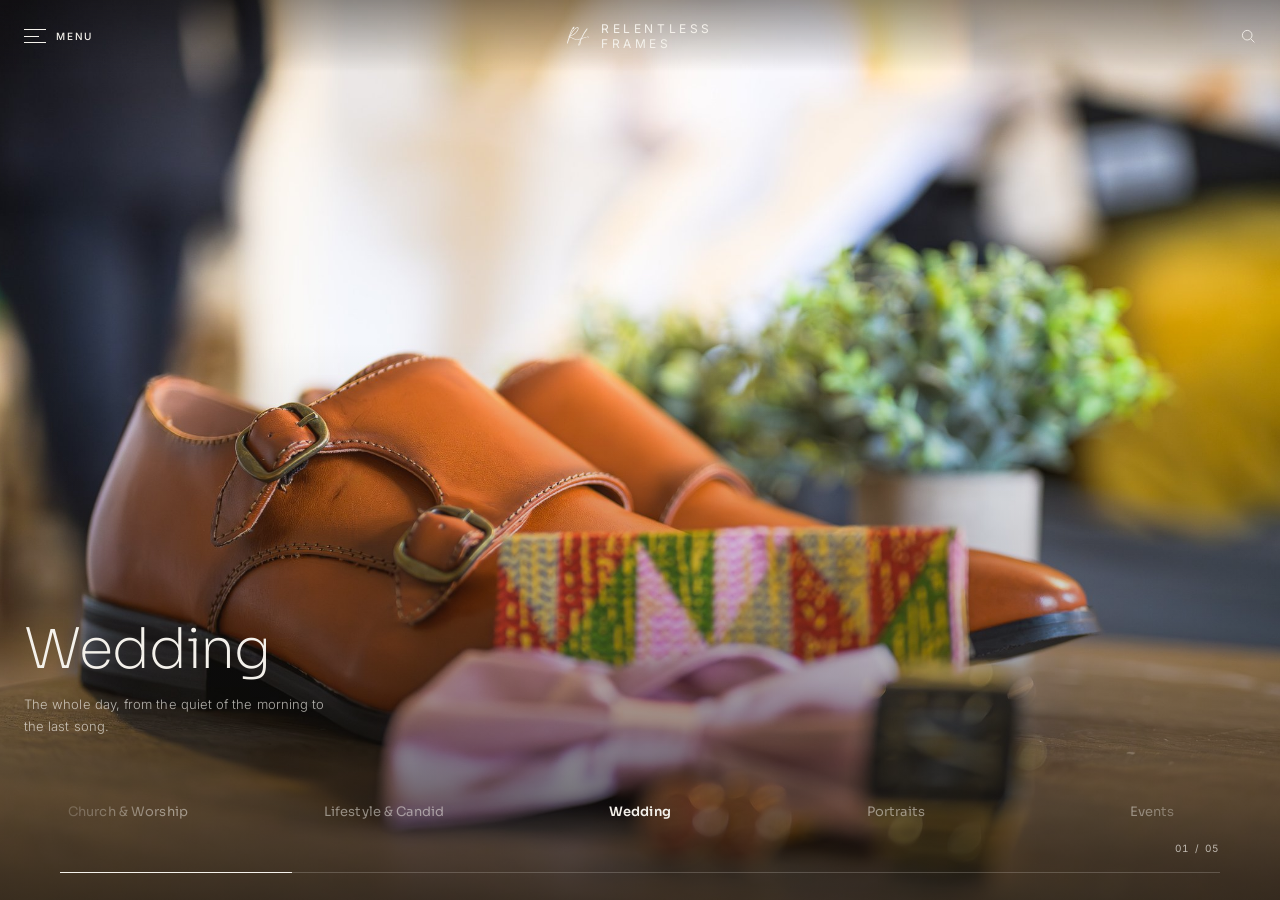
==== index.html @ d0df53c6 "Replace the footer's "Instagram" text link with an icon Swaps the plain-text link for a small inline" ====
<!doctype html>
<html lang="en">
<head>
<meta charset="utf-8">
<meta name="viewport" content="width=device-width,initial-scale=1">
<title>Relentless Frames</title>
<meta name="description" content="Relentless Frames is a St. Louis photography studio covering weddings, portraits, events, church &amp; worship, and lifestyle &amp; candid sessions.">
<meta name="theme-color" content="#F2EFE9">

<!-- Update the domain below once the site is deployed. -->
<link rel="canonical" href="https://relentlessframes.com/">

<link rel="icon" type="image/svg+xml" href="assets/img/favicon.svg">
<link rel="icon" type="image/png" sizes="32x32" href="assets/img/favicon-32.png">
<link rel="icon" type="image/png" sizes="16x16" href="assets/img/favicon-16.png">
<link rel="shortcut icon" href="assets/img/favicon.ico">
<link rel="apple-touch-icon" sizes="180x180" href="assets/img/apple-touch-icon.png">

<meta property="og:type" content="website">
<meta property="og:site_name" content="Relentless Frames">
<meta property="og:title" content="Relentless Frames — St. Louis Photography">
<meta property="og:description" content="Weddings, portraits, events, church &amp; worship, and lifestyle &amp; candid photography in St. Louis, Missouri.">
<meta property="og:url" content="https://relentlessframes.com/">
<meta property="og:image" content="https://relentlessframes.com/assets/img/wedding-hero.jpg">
<meta property="og:image:width" content="2000">
<meta property="og:image:height" content="1250">
<meta name="twitter:card" content="summary_large_image">
<meta name="twitter:title" content="Relentless Frames — St. Louis Photography">
<meta name="twitter:description" content="Weddings, portraits, events, church &amp; worship, and lifestyle &amp; candid photography in St. Louis, Missouri.">
<meta name="twitter:image" content="https://relentlessframes.com/assets/img/wedding-hero.jpg">

<script type="application/ld+json">
{
  "@context": "https://schema.org",
  "@type": "ProfessionalService",
  "name": "Relentless Frames",
  "description": "St. Louis photography studio covering weddings, portraits, events, church & worship, and lifestyle & candid sessions.",
  "url": "https://relentlessframes.com/",
  "email": "studio@relentlessframes.com",
  "telephone": "+15739532532",
  "address": { "@type": "PostalAddress", "addressLocality": "St. Louis", "addressRegion": "MO", "addressCountry": "US" },
  "areaServed": ["St. Louis", "Missouri", "Illinois"],
  "sameAs": ["https://instagram.com/relentlessframes"],
  "makesOffer": [
    { "@type": "Offer", "itemOffered": { "@type": "Service", "name": "Wedding photography" } },
    { "@type": "Offer", "itemOffered": { "@type": "Service", "name": "Portrait photography" } },
    { "@type": "Offer", "itemOffered": { "@type": "Service", "name": "Event photography" } },
    { "@type": "Offer", "itemOffered": { "@type": "Service", "name": "Church & worship photography" } },
    { "@type": "Offer", "itemOffered": { "@type": "Service", "name": "Lifestyle & candid photography" } }
  ]
}
</script>

<link rel="preconnect" href="https://fonts.googleapis.com">
<link rel="preconnect" href="https://fonts.gstatic.com" crossorigin>
<link href="https://fonts.googleapis.com/css2?family=Sora:wght@200;300;400;600&family=Inter:wght@300;400;500&display=swap" rel="stylesheet">
<link rel="stylesheet" href="assets/css/site.css?v=d281527b">
</head>
<body>
<noscript><p style="padding:24px;font:300 14px/1.7 system-ui">This site needs JavaScript for navigation. The full project index is at <a href="#/work">Work</a>.</p></noscript>
<script src="assets/js/site.js?v=4b07d0b3"></script>
</body>
</html>
---- assets/css/site.css ----
/* ==========================================================================
   RELENTLESS FRAMES
   Structure after senawastudio.com; identity, copy and imagery original.
   ========================================================================== */

:root{
  --paper:#F2EFE9;
  --paper-2:#E9E5DD;
  --paper-3:#DFDAD0;
  --ink:#1C1A17;
  --ink-70:rgba(28,26,23,.70);
  --ink-50:rgba(28,26,23,.50);
  --ink-32:rgba(28,26,23,.32);
  --ink-14:rgba(28,26,23,.14);
  --cream:#F4F1EB;
  --cream-70:rgba(244,241,235,.70);
  --cream-45:rgba(244,241,235,.45);
  --cream-20:rgba(244,241,235,.20);

  --nav-h:72px;
  --gut:24px;
  --serif:'Sora','Sora Fallback',system-ui,sans-serif;
  --sans:'Inter','Inter Fallback',-apple-system,'Helvetica Neue',sans-serif;
  --ease:cubic-bezier(.22,.61,.36,1);
  --slow:cubic-bezier(.16,1,.3,1);
  --settle:cubic-bezier(.76,0,.24,1);
}

*,*::before,*::after{box-sizing:border-box}

html{ -webkit-text-size-adjust:100%; color-scheme:light; }

body{
  margin:0;
  background:var(--paper);
  color:var(--ink);
  font:300 14px/1.7 var(--sans);
  letter-spacing:.005em;
  -webkit-font-smoothing:antialiased;
  overflow-x:hidden;
}
body.is-locked{overflow:hidden}

img{max-width:100%;display:block}
a{color:inherit;text-decoration:none}
button{font:inherit;color:inherit;background:none;border:0;padding:0;cursor:pointer}
:focus-visible{outline:1px solid currentColor;outline-offset:3px}

/* ---------- shared type ---------- */
.eyebrow{
  font:500 10px/1 var(--sans);
  letter-spacing:.18em;
  text-transform:uppercase;
  color:var(--ink-50);
}
.display{
  text-wrap:balance;
  font-family:var(--serif);
  font-weight:200;
  letter-spacing:-.015em;
  line-height:1.08;
  margin:0;
}
.prose p{max-width:62ch;margin:0 0 1.25em}
.prose p:last-child{margin-bottom:0}
.rule{height:1px;background:var(--ink-14);border:0;margin:0}

/* ==========================================================================
   NAV
   ========================================================================== */
.nav{
  position:fixed;inset:0 0 auto 0;z-index:60;
  height:var(--nav-h);
  padding:0 var(--gut);
  display:flex;align-items:center;justify-content:space-between;
  color:var(--ink);
  transition:color .5s var(--ease),background .4s var(--ease);
}
.nav::after{
  content:"";position:absolute;inset:auto 0 0 0;height:1px;
  background:var(--ink-14);opacity:0;transition:opacity .4s var(--ease);
}
.nav.on-paper{background:var(--paper)}   /* page content must not show through */
.nav.on-paper::after{opacity:1}
.nav.on-photo{color:var(--cream)}
.nav.on-photo::before{
  content:"";position:absolute;inset:0;z-index:-1;pointer-events:none;
  background:linear-gradient(to bottom,rgba(12,10,9,.42),transparent);
}

.burger{width:22px;height:14px;position:relative;display:block;flex:none}
.burger span{
  position:absolute;left:0;height:1px;width:100%;background:currentColor;
  transition:transform .45s var(--slow),opacity .25s var(--ease),width .45s var(--slow);
}
.burger span:nth-child(1){top:0}
.burger span:nth-child(2){top:6.5px;width:70%}
.burger span:nth-child(3){top:13px}
.menu-btn:hover .burger span:nth-child(2){width:100%}
.is-open .burger span:nth-child(1){transform:translateY(6.5px) rotate(45deg)}
.is-open .burger span:nth-child(2){opacity:0}
.is-open .burger span:nth-child(3){transform:translateY(-6.5px) rotate(-45deg)}

.menu-btn,.search-btn{
  display:flex;align-items:center;gap:10px;flex:none;position:relative;
  transition:opacity .4s var(--slow);
}
.menu-btn:hover{opacity:.6}
.search-btn:hover{opacity:.55}
/* 44px hit targets without changing the visual size */
.menu-btn::before,.search-btn::before,.wordmark::before{
  content:"";position:absolute;top:50%;left:50%;transform:translate(-50%,-50%);
  width:calc(100% + 22px);min-width:44px;height:44px;
}
.wordmark{transition:opacity .4s var(--slow)}
.wordmark:hover{opacity:.7}
.menu-btn .label{
  font:500 10px/1 var(--sans);letter-spacing:.18em;text-transform:uppercase;
}
@media (max-width:640px){ .menu-btn .label{display:none} }

.wordmark{
  position:absolute;left:50%;top:50%;transform:translate(-50%,-50%);
  display:flex;align-items:center;gap:11px;white-space:nowrap;
}
.wordmark .mark{width:22px;height:auto;color:currentColor;flex:none}
.wordmark .mark svg{width:100%;height:auto;display:block;fill:currentColor}
.wordmark .type{
  font:400 12px/1 var(--sans);
  letter-spacing:.30em;text-transform:uppercase;
  padding-left:1px;
}
.wordmark .type i{display:block;font-style:normal}
.wordmark .type i+i{margin-top:3px}
@media (max-width:520px){
  .wordmark .type{font-size:10px;letter-spacing:.24em}
  .wordmark .mark{width:18px}
}

.search-btn svg{width:16px;height:16px;stroke:currentColor;fill:none;stroke-width:1.1}

/* ==========================================================================
   DRAWER
   ========================================================================== */
.drawer{
  position:fixed;inset:0;z-index:55;
  background:var(--paper);
  display:flex;flex-direction:column;justify-content:center;
  padding:calc(var(--nav-h) + 24px) var(--gut) 40px;
  clip-path:inset(0 0 100% 0);
  transition:clip-path .8s var(--slow);
  pointer-events:none;
}
.drawer.is-open{clip-path:inset(0 0 0 0);pointer-events:auto}
.drawer-links{display:flex;flex-direction:column;gap:2px;align-items:flex-start}

/* The link element owns the drawer's entrance (rise + fade in). */
.drawer-links a{
  font-family:var(--serif);font-weight:200;
  font-size:clamp(34px,7.5vw,68px);line-height:1.14;letter-spacing:-.03em;
  display:block;position:relative;padding:7px 0;
  opacity:0;transform:translateY(18px);
  transition:opacity .6s var(--ease),transform .6s var(--slow);
}
.drawer.is-open .drawer-links a{opacity:1;transform:none}

/* The inner span owns the hover nudge, so the two transforms never fight:
   an 8px-equivalent slide right on a settle curve, text easing back to 60%. */
.drawer-links .lbl{
  display:inline-block;
  transition:opacity .4s var(--slow),transform .5s var(--settle);
}
.drawer-links a:hover .lbl,
.drawer-links a:focus-visible .lbl{opacity:.6;transform:translateX(12px)}

/* Current page gets a short rule to its left, as on the reference. */
.drawer-links a[aria-current="page"] .lbl::before{
  content:"";position:absolute;left:-26px;top:50%;
  width:14px;height:1px;background:var(--ink-32);
}
@media (max-width:560px){
  .drawer-links a[aria-current="page"] .lbl::before{display:none}
}
.drawer.is-open .drawer-links a:nth-child(1){transition-delay:.16s}
.drawer.is-open .drawer-links a:nth-child(2){transition-delay:.22s}
.drawer.is-open .drawer-links a:nth-child(3){transition-delay:.28s}
.drawer.is-open .drawer-links a:nth-child(4){transition-delay:.34s}
.drawer.is-open .drawer-links a:nth-child(5){transition-delay:.40s}
.drawer-links a:hover{color:var(--ink-50)}
@media (max-width:720px){
  .drawer-links a{font-size:clamp(48px,15vw,64px);padding:9px 0}
  .drawer-links{gap:0}
}
.drawer-foot{
  position:absolute;left:var(--gut);right:var(--gut);bottom:32px;
  display:flex;justify-content:space-between;gap:20px;flex-wrap:wrap;
  opacity:0;transition:opacity .5s .5s var(--ease);
}
.drawer.is-open .drawer-foot{opacity:1}

/* ==========================================================================
   SEARCH
   ========================================================================== */
.search{
  position:fixed;inset:0;z-index:58;background:var(--paper);
  padding:calc(var(--nav-h) + 40px) var(--gut) 40px;
  opacity:0;pointer-events:none;transition:opacity .35s var(--ease);
  overflow-y:auto;
}
.search.is-open{opacity:1;pointer-events:auto}
.search-inner{max-width:840px;margin:0 auto}
.search input{
  width:100%;border:0;border-bottom:1px solid var(--ink-14);background:none;
  font-family:var(--serif);font-weight:200;font-size:clamp(26px,5vw,44px);
  letter-spacing:-.02em;color:var(--ink);padding:0 0 18px;
}
.search input::placeholder{color:var(--ink-32)}
.search input:focus{outline:0;border-bottom-color:var(--ink)}
.search input::-webkit-search-cancel-button,
.search input::-webkit-search-decoration{-webkit-appearance:none;appearance:none}
.search-results{margin-top:36px;display:flex;flex-direction:column}
.search-results a{
  display:flex;justify-content:space-between;gap:20px;align-items:baseline;
  padding:16px 0;border-bottom:1px solid var(--ink-14);
}
.search-results a:hover{color:var(--ink-50)}
.search-results .t{font-family:var(--serif);font-weight:300;font-size:18px;letter-spacing:-.01em}
.search-empty{color:var(--ink-50);padding-top:20px}

/* ==========================================================================
   HOME
   ========================================================================== */
.home{
  position:fixed;inset:0;overflow:hidden;background:#14120F;
  cursor:grab;touch-action:none;
  user-select:none;-webkit-user-select:none;
}
.home.dragging{cursor:grabbing}

/* The hero art is decorative. Left interactive it becomes the pointer target
   and the browser starts a native image-drag, which fires pointercancel and
   kills the swipe — so the stage and caption pass the pointer straight
   through to the section that handles the gesture. */
.home-stage,.home-caption{pointer-events:none}
.home img{-webkit-user-drag:none;user-select:none;-webkit-user-select:none}
.home-stage{position:absolute;inset:0}
.home-slide{
  position:absolute;inset:0;opacity:0;
  transition:opacity .34s var(--slow);   /* reference measures 333ms, peak at +33ms */
}
.home-slide.is-active{opacity:1}
.home-slide img{
  width:100%;height:100%;object-fit:cover;
  transform:none;transition:none;
}

.home-stage::after{
  content:"";position:absolute;inset:0;pointer-events:none;
  background:linear-gradient(to top,rgba(12,10,9,.72) 0%,rgba(12,10,9,.18) 34%,transparent 62%);
}

.home-caption{
  position:absolute;left:var(--gut);bottom:150px;z-index:3;color:var(--cream);
  max-width:min(460px,72vw);
}
.home-caption .t{
  text-wrap:balance;
  font-family:var(--serif);font-weight:200;letter-spacing:-.02em;
  font-size:clamp(30px,4.4vw,56px);line-height:1.06;margin:0 0 10px;
}
.home-caption .s{color:var(--cream-70);font-size:13px;max-width:38ch}
.home-caption>*{
  opacity:1;transform:none;
  transition:opacity .2s var(--ease);
}
.home-caption.in>*{opacity:1;transform:none}

@media (max-width:720px){
  .home-caption{bottom:178px;max-width:min(460px,86vw)}
  .home-caption .t{font-size:clamp(36px,9.5vw,46px)}
  .home-caption .s{font-size:15px;line-height:1.55}
}

/* filmstrip */
.strip{
  position:absolute;left:0;right:0;bottom:0;z-index:4;
  padding-bottom:64px;color:var(--cream);
  pointer-events:none;
}
.strip-viewport{
  overflow:hidden;
  -webkit-mask-image:linear-gradient(90deg,transparent 0,#000 13%,#000 87%,transparent 100%);
          mask-image:linear-gradient(90deg,transparent 0,#000 13%,#000 87%,transparent 100%);
}
.strip-track{
  display:flex;gap:clamp(28px,6vw,96px);width:max-content;
  transition:transform .88s var(--slow);
  will-change:transform;
}
.strip-track.dragging{transition:none}
.strip-item{
  flex:0 0 auto;min-width:clamp(120px,14vw,200px);padding:10px;text-align:center;
  display:block;min-height:44px;text-decoration:none;
  opacity:.5;transition:opacity .6s var(--slow);
  user-select:none;-webkit-user-select:none;
  pointer-events:auto;
}
.strip-item:hover{opacity:.8}
.strip-item.is-active{opacity:1}
.strip-item .t{
  display:inline-block;font-family:var(--serif);font-weight:400;font-size:13px;
  letter-spacing:.01em;padding-bottom:3px;white-space:nowrap;
}
.strip-item.is-active .t{font-weight:600}

/* The dash: a hairline that grows out from the left under the active label
   while the pointer is on it. Drawn as a background gradient so only
   background-size animates — cheap, and it never reflows the text. */
.strip-item.is-active .t{
  background-image:linear-gradient(currentColor,currentColor);
  background-repeat:no-repeat;
  background-position:0 100%;
  background-size:0 1px;
  transition:background-size .6s var(--slow);
}
.strip-item.is-active:hover .t,
.strip-item.is-active:focus-visible .t{background-size:100% 1px}
/* Baseline: a full-width hairline with a fill showing position through the
   set — a place marker, not a countdown. */
.baseline{
  position:absolute;left:clamp(24px,5vw,60px);right:clamp(24px,5vw,60px);
  bottom:clamp(20px,3vh,30px);height:1px;z-index:5;pointer-events:none;
}
.baseline::before{
  content:"";position:absolute;inset:0;background:var(--cream-20);
}
.baseline i{
  position:absolute;inset:0;display:block;background:var(--cream);
  transform-origin:left center;transform:scaleX(0);
  transition:transform .88s var(--slow);
}
.strip-count{
  position:absolute;right:clamp(24px,5vw,60px);bottom:calc(clamp(20px,3vh,30px) + 20px);
  font:400 10px/1 var(--sans);letter-spacing:.16em;color:var(--cream-70);
  font-variant-numeric:tabular-nums;z-index:5;
}
@media (max-width:720px){
  .strip-viewport{-webkit-mask-image:none;mask-image:none}
  .strip-count{display:none}
  .strip-track{gap:30px}
  .strip-item{min-width:clamp(130px,32vw,190px);padding:12px 6px}
  .strip-item .t{font-size:16px;letter-spacing:.005em}
}

/* ==========================================================================
   INNER PAGE SHELL
   ========================================================================== */
.page{padding-top:var(--nav-h);min-height:100vh;display:flex;flex-direction:column}
.page-main{flex:1}
.wrap{padding-inline:var(--gut);max-width:1560px;margin:0 auto;width:100%}

.page-head{
  display:flex;justify-content:space-between;align-items:baseline;gap:24px;
  padding-block:28px 20px;flex-wrap:wrap;
}
.page-title{
  text-wrap:balance;
  font-family:var(--serif);font-weight:200;letter-spacing:-.03em;
  font-size:clamp(38px,7vw,86px);line-height:1;margin:.18em 0 0;
}

/* category chips (Work index) — links to each category's page */
.filters{display:flex;gap:20px;flex-wrap:wrap;padding-block:30px 40px}
.filters a{
  font:500 10px/1 var(--sans);letter-spacing:.18em;text-transform:uppercase;
  color:var(--ink-32);padding-bottom:5px;border-bottom:1px solid transparent;
  transition:color .3s,border-color .3s;
}
.filters a:hover{color:var(--ink-70)}
.filters a[aria-current="page"]{color:var(--ink);border-bottom-color:var(--ink)}
.filters a .count{opacity:.55;margin-left:2px;font-variant-numeric:tabular-nums}

/* work grid */
.grid{
  display:grid;grid-template-columns:repeat(12,1fr);gap:var(--gut) var(--gut);
  padding-bottom:80px;
}
.card{grid-column:span 6;display:block}
.card:nth-child(4n+1),.card:nth-child(4n+4){grid-column:span 7}
.card:nth-child(4n+2),.card:nth-child(4n+3){grid-column:span 5}
.card.is-hidden{display:none}
.card-frame{
  position:relative;overflow:hidden;background:var(--paper-2);
  aspect-ratio:10/7;
}
/* narrower cards go squarer so paired rows sit at a similar height */
.card:nth-child(4n+2) .card-frame,
.card:nth-child(4n+3) .card-frame{aspect-ratio:1/1}
.card-frame img{
  width:100%;height:100%;object-fit:cover;
  transition:transform 1.1s var(--slow),filter .6s var(--ease);
}
.card:hover .card-frame img{transform:scale(1.035)}
.card-meta{
  display:flex;justify-content:space-between;gap:16px;align-items:baseline;
  padding-top:12px;
}
.card-meta .t{font-family:var(--serif);font-weight:300;font-size:16px;letter-spacing:-.01em}
.card-meta .m{
  font:400 9px/1 var(--sans);letter-spacing:.16em;text-transform:uppercase;
  color:var(--ink-50);text-align:right;flex:none;
}
@media (max-width:860px){
  .card,.card:nth-child(4n+1),.card:nth-child(4n+2),
  .card:nth-child(4n+3),.card:nth-child(4n+4){grid-column:span 12}
}

/* Reveal. Default is the resting, visible state so the page reads correctly
   in its first painted frame; the hidden state is opt-in and JS only applies
   it to elements that start below the fold. */
.reveal{opacity:1;transform:none;transition:opacity .9s var(--ease),transform .9s var(--slow)}
.reveal.pending{opacity:0;transform:translateY(22px)}
.reveal.in{opacity:1;transform:none}

/* ==========================================================================
   STUDIO / PROCESS / CONTACT
   ========================================================================== */
.lede{
  text-wrap:balance;
  font-family:var(--serif);font-weight:200;letter-spacing:-.02em;
  font-size:clamp(21px,2.7vw,34px);line-height:1.32;
  max-width:22ch;margin:0;
}
.two-col{
  display:grid;grid-template-columns:repeat(12,1fr);gap:var(--gut);
  padding-block:8px 64px;
}
.two-col .a{grid-column:1/span 6;min-width:0}
.two-col .b{grid-column:8/span 5;min-width:0}
@media (max-width:860px){
  .two-col{grid-template-columns:minmax(0,1fr)}
  .two-col .a,.two-col .b{grid-column:1/span 1}
  .two-col{gap:26px;padding-bottom:44px}
}

.img-duo{display:grid;grid-template-columns:1.45fr 1fr;gap:var(--gut);padding-bottom:64px}
@media (max-width:720px){ .img-duo{grid-template-columns:1fr} }

.steps{border-top:1px solid var(--ink-14);padding-bottom:80px}
.step{
  display:grid;grid-template-columns:70px 1fr 1.1fr;gap:var(--gut);
  padding-block:34px;border-bottom:1px solid var(--ink-14);align-items:start;
}
.step .n{font:500 10px/1 var(--sans);letter-spacing:.18em;color:var(--ink-32);padding-top:6px}
.step h3{
  font-family:var(--serif);font-weight:300;font-size:clamp(20px,2.4vw,28px);
  letter-spacing:-.02em;margin:0;line-height:1.2;
}
.step .d{color:var(--ink-70)}
@media (max-width:860px){
  .step{grid-template-columns:minmax(0,1fr);gap:12px;padding-block:26px}
  .step .n{padding-top:0}
}

.contact-grid{
  display:grid;grid-template-columns:repeat(12,1fr);gap:var(--gut);padding-bottom:70px;
}
.contact-grid .a{grid-column:1/span 5;min-width:0}
.contact-grid .b{grid-column:7/span 6;min-width:0}
@media (max-width:860px){
  .contact-grid{grid-template-columns:minmax(0,1fr)}
  .contact-grid .a,.contact-grid .b{grid-column:1/span 1}
  .contact-grid{gap:34px}
}
.big-link{
  font-family:var(--serif);font-weight:200;letter-spacing:-.025em;
  font-size:clamp(19px,2.5vw,31px);line-height:1.2;
  display:inline-block;border-bottom:1px solid var(--ink-14);
  transition:border-color .3s,color .3s;
  overflow-wrap:anywhere;max-width:100%;
}
.big-link:hover{border-bottom-color:var(--ink)}
.detail-list{display:grid;gap:22px;padding-top:36px}
.detail-list dt{font:500 9px/1 var(--sans);letter-spacing:.18em;text-transform:uppercase;color:var(--ink-32);margin-bottom:7px}
.detail-list dd{margin:0;font-size:13px;line-height:1.7}

.form{display:grid;gap:20px;min-width:0}
.field{display:grid;gap:7px;min-width:0}
.field label{font:500 9px/1 var(--sans);letter-spacing:.18em;text-transform:uppercase;color:var(--ink-32)}
.field input,.field select,.field textarea{
  font:300 14px/1.6 var(--sans);color:var(--ink);
  background:none;border:0;border-bottom:1px solid var(--ink-14);
  padding:8px 0;width:100%;min-width:0;border-radius:0;
  transition:border-color .3s;
}
.field textarea{resize:vertical;min-height:88px}
.field input:focus,.field select:focus,.field textarea:focus{outline:0;border-bottom-color:var(--ink)}
.field-row{display:grid;grid-template-columns:1fr 1fr;gap:20px;min-width:0}
.field-row .field{min-width:0}
@media (max-width:560px){ .field-row{grid-template-columns:1fr} }
.submit{
  justify-self:start;margin-top:6px;
  border:1px solid var(--ink);padding:13px 30px;
  font:500 10px/1 var(--sans);letter-spacing:.18em;text-transform:uppercase;
  transition:background .35s var(--ease),color .35s var(--ease);
}
.submit:hover{background:var(--ink);color:var(--paper)}
.form-note{font-size:12px;color:var(--ink-50);margin:0}
.form-note a{color:var(--ink);text-decoration:underline;text-underline-offset:2px}

/* ==========================================================================
   CATEGORY SUB-PAGE
   ========================================================================== */
.proj-hero{position:relative;height:min(72vh,720px);overflow:hidden;background:var(--paper-2)}
.proj-hero img{width:100%;height:100%;object-fit:cover}
.proj-hero::after{
  content:"";position:absolute;inset:0;
  background:linear-gradient(to bottom,rgba(12,10,9,.34),transparent 42%);
}

/* Rail beside a scrolling body, as the reference lays its project pages out. */
.detail{
  display:grid;grid-template-columns:minmax(240px,1fr) minmax(0,2.1fr);
  gap:clamp(32px,5vw,80px);
  padding-block:52px 0;
  min-width:0;
}
.rail{min-width:0}
.detail-body{min-width:0}
.rail-inner{position:sticky;top:calc(var(--nav-h) + 36px);padding-bottom:40px}
.rail-mark{display:block;width:46px;color:var(--ink);margin-bottom:22px}
.rail-mark svg{width:100%;height:auto;fill:currentColor;display:block}
.rail-title{
  font-family:var(--serif);font-weight:200;letter-spacing:-.03em;
  font-size:clamp(30px,3.6vw,46px);line-height:1.04;margin:0 0 10px;
  text-wrap:balance;
}
.rail-kicker{display:block;margin-bottom:26px}
.kicker{
  font:500 10px/1 var(--sans);letter-spacing:.22em;
  text-transform:uppercase;color:var(--ink-50);
}
.rail-meta{margin:0;padding-top:24px;border-top:1px solid var(--ink-14);display:grid;gap:18px}
.rail-meta dt{
  font:500 9px/1 var(--sans);letter-spacing:.18em;text-transform:uppercase;
  color:var(--ink-32);margin-bottom:6px;
}
.rail-meta dd{margin:0;font-size:13px;line-height:1.6}
.rail-back{
  display:inline-block;margin-top:30px;
  font:500 10px/1 var(--sans);letter-spacing:.18em;text-transform:uppercase;
  color:var(--ink-50);transition:color .3s;
}
.rail-back:hover{color:var(--ink)}

.overview p{font-size:15px;line-height:1.75;max-width:60ch}
.overview p:first-child{margin-top:0}

/* ---------- gallery (shoot pages) ---------- */
.gallery{padding-top:44px;min-width:0}
.gallery-stage{
  position:relative;background:var(--paper-2);
  aspect-ratio:16/10;overflow:hidden;
  min-width:0;
}
.gallery-frame{position:absolute;inset:0}
.gallery-slide{position:absolute;inset:0;opacity:0;transition:opacity .5s var(--slow)}
.gallery-slide.is-active{opacity:1}
.gallery-slide img{width:100%;height:100%;object-fit:cover;display:block}
.gallery-arrow{
  position:absolute;top:50%;transform:translateY(-50%);z-index:2;
  width:44px;height:44px;display:flex;align-items:center;justify-content:center;
  background:var(--cream-70);color:var(--ink);border-radius:50%;
  box-shadow:0 2px 14px rgba(12,10,9,.18);
  transition:background .25s var(--ease),opacity .25s var(--ease);
}
.gallery-arrow:hover{background:var(--cream)}
.gallery-arrow svg{width:16px;height:16px}
.gallery-arrow.prev{left:16px}
.gallery-arrow.next{right:16px}
@media (max-width:640px){
  .gallery-arrow{width:36px;height:36px}
  .gallery-arrow svg{width:14px;height:14px}
  .gallery-arrow.prev{left:10px}
  .gallery-arrow.next{right:10px}
}
.gallery-count{
  position:absolute;right:16px;bottom:14px;z-index:2;
  font:400 10px/1 var(--sans);letter-spacing:.14em;color:var(--cream);
  background:rgba(28,26,23,.5);padding:6px 11px;border-radius:20px;
  font-variant-numeric:tabular-nums;
}
.gallery-thumbs{
  display:flex;gap:10px;padding-top:14px;overflow-x:auto;
  scrollbar-width:none;-ms-overflow-style:none;
  min-width:0;max-width:100%;
}
.gallery-thumbs::-webkit-scrollbar{display:none}
.gallery-thumb{
  flex:0 0 auto;width:84px;aspect-ratio:10/7;overflow:hidden;
  background:var(--paper-2);opacity:.5;border:1px solid transparent;
  transition:opacity .3s var(--ease),border-color .3s var(--ease);
}
.gallery-thumb img{width:100%;height:100%;object-fit:cover;display:block}
.gallery-thumb.is-active{opacity:1;border-color:var(--ink)}
.gallery-thumb:hover{opacity:.85}
@media (max-width:640px){ .gallery-thumb{width:60px} }

.next-proj{
  display:flex;flex-direction:column;gap:8px;
  margin-top:56px;padding-block:30px 60px;
  border-top:1px solid var(--ink-14);
}
.next-proj .n{
  font-family:var(--serif);font-weight:200;letter-spacing:-.025em;
  font-size:clamp(26px,4vw,44px);line-height:1.08;
  transition:color .3s,transform .5s var(--settle);
  display:inline-block;
}
.next-proj:hover .n{color:var(--ink-50);transform:translateX(12px)}

@media (max-width:900px){
  .detail{grid-template-columns:minmax(0,1fr);gap:30px;padding-block:34px 0}
  .rail-inner{position:static;padding-bottom:0}
  .rail-mark{width:38px;margin-bottom:16px}
  .plates{padding-top:30px}
}


/* ---------- breadcrumbs ---------- */
.crumbs{
  display:flex;align-items:center;gap:9px;flex-wrap:wrap;
  padding-top:26px;
  font:500 10px/1 var(--sans);letter-spacing:.16em;text-transform:uppercase;
}
.crumbs a{color:var(--ink-50);transition:color .25s}
.crumbs a:hover{color:var(--ink)}
.crumbs span{color:var(--ink-32)}
.crumbs .here{color:var(--ink)}

/* ---------- shoots inside a category ---------- */
.shoot-head{
  display:flex;justify-content:space-between;gap:16px;
  margin-top:52px;padding-bottom:14px;border-bottom:1px solid var(--ink-14);
}
.shoot-list{display:flex;flex-direction:column}
.shoot-card{
  display:grid;grid-template-columns:minmax(0,1.05fr) minmax(0,1fr);
  gap:clamp(18px,3vw,40px);align-items:center;
  padding-block:clamp(22px,3vw,34px);
  border-bottom:1px solid var(--ink-14);
}
.shoot-frame{overflow:hidden;background:var(--paper-2);aspect-ratio:10/7}
.shoot-frame img{
  width:100%;height:100%;object-fit:cover;
  transition:transform 1s var(--slow);
}
.shoot-card:hover .shoot-frame img{transform:scale(1.035)}
.shoot-title{
  font-family:var(--serif);font-weight:300;letter-spacing:-.02em;
  font-size:clamp(20px,2.6vw,30px);line-height:1.1;margin:0 0 10px;
  transition:transform .5s var(--settle);text-wrap:balance;
}
.shoot-card:hover .shoot-title{transform:translateX(10px)}
.shoot-blurb{margin:0 0 14px;color:var(--ink-70);font-size:14px;max-width:44ch}
.shoot-meta{
  font:400 9px/1 var(--sans);letter-spacing:.16em;text-transform:uppercase;
  color:var(--ink-32);
}
.shoot-lede{
  font-family:var(--serif);font-weight:300;letter-spacing:-.015em;
  font-size:clamp(18px,2.1vw,24px);line-height:1.4;color:var(--ink);
  max-width:34ch;
}
@media (max-width:720px){
  .shoot-card{grid-template-columns:1fr;gap:16px}
  .shoot-card:hover .shoot-title{transform:none}
}
/* ==========================================================================
   FOOTER
   ========================================================================== */
/* Dark-brown footer: reuses --ink as a solid ground (same warm near-black
   used for text everywhere else, so it reads as brand identity rather than
   a new colour) and rewrites the ink-14/32/50/70 tints to their cream
   equivalents so every rule below — kickers, links, hovers, dividers —
   just works without being touched individually. */
.foot{
  margin-top:auto;padding-block:0 34px;
  background:var(--ink);color:var(--cream);
  --ink-70:var(--cream-70);
  --ink-50:rgba(244,241,235,.50);
  --ink-32:rgba(244,241,235,.32);
  --ink-14:rgba(244,241,235,.14);
}

.foot-cta{
  display:flex;align-items:flex-start;justify-content:space-between;gap:32px;
  padding-block:clamp(44px,6vw,80px);
  border-bottom:1px solid var(--ink-14);
}
.foot-cta-text{display:flex;flex-direction:column;gap:16px}
.cta-link{
  font-family:var(--serif);font-weight:300;letter-spacing:-.02em;
  font-size:clamp(28px,4.6vw,56px);line-height:1.06;
  display:inline-block;max-width:14ch;text-wrap:balance;
  transition:color .3s,transform .5s var(--settle);
}
.foot-cta:hover .cta-link{color:var(--ink-50);transform:translateX(10px)}
.cta-mark{display:block;width:clamp(48px,7vw,88px);flex:none;color:var(--ink-32)}
.cta-mark svg{width:100%;height:auto;fill:currentColor;display:block}

.foot-cols{
  display:grid;grid-template-columns:repeat(4,minmax(0,1fr));
  gap:36px 28px;padding-block:clamp(36px,4vw,56px);
}
.foot-col{display:flex;flex-direction:column;gap:11px;align-items:flex-start}
.foot-col .kicker{margin-bottom:6px}
.foot-col a{
  font-size:13px;color:var(--ink-70);transition:color .25s;
  overflow-wrap:anywhere;
}
.foot-col a:hover{color:var(--cream)}
.foot-col address{font-style:normal;font-size:13px;line-height:1.8;color:var(--ink-70)}
.social-link{display:inline-flex;width:19px}
.social-link svg{width:100%;height:auto;display:block}

.foot-bot{
  display:flex;justify-content:space-between;gap:14px 28px;flex-wrap:wrap;
  padding-top:26px;border-top:1px solid var(--ink-14);
  font:400 11px/1.6 var(--sans);letter-spacing:.08em;color:var(--ink-32);
}

@media (max-width:820px){
  .foot-cols{grid-template-columns:repeat(2,minmax(0,1fr));gap:32px 24px}
  .foot-cta{flex-direction:column;gap:26px}
  .cta-mark{width:56px}
}
@media (max-width:460px){
  .foot-cols{grid-template-columns:1fr}
}

/* ==========================================================================
   MOTION PREFERENCE
   ========================================================================== */
@media (prefers-reduced-motion:reduce){
  *,*::before,*::after{
    animation-duration:.01ms !important;
    transition-duration:.01ms !important;
  }
  .reveal{opacity:1;transform:none}
  .home-slide img{transform:none}
}
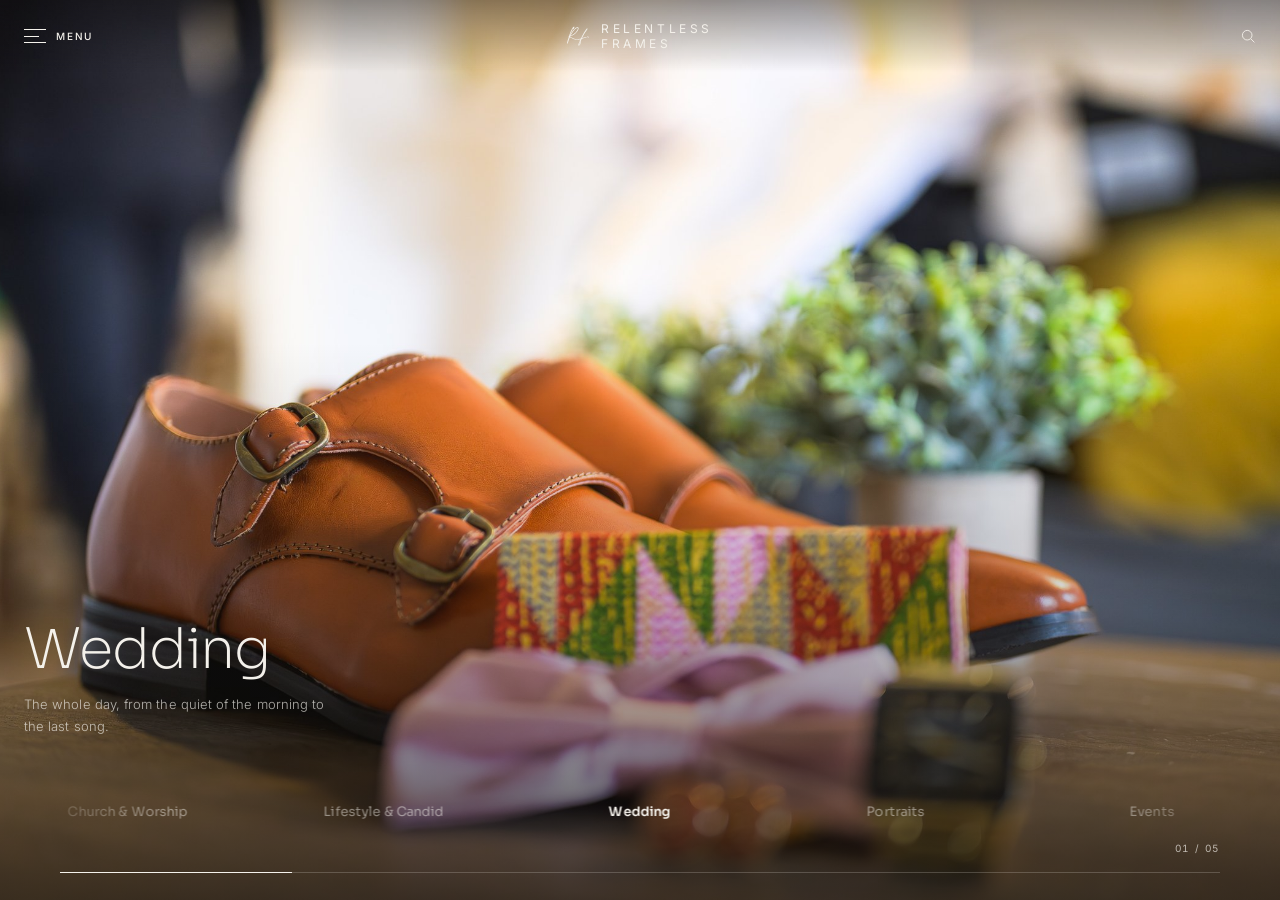
==== commit c1650161: "Fix footer centering so it's actually visible on normal laptop screens The previous max-width:1400px" ====
--- a/index.html
+++ b/index.html
@@ -54,7 +54,7 @@
 <link rel="preconnect" href="https://fonts.googleapis.com">
 <link rel="preconnect" href="https://fonts.gstatic.com" crossorigin>
 <link href="https://fonts.googleapis.com/css2?family=Sora:wght@200;300;400;600&family=Inter:wght@300;400;500&display=swap" rel="stylesheet">
-<link rel="stylesheet" href="assets/css/site.css?v=d281527b">
+<link rel="stylesheet" href="assets/css/site.css?v=c1f1e881">
 </head>
 <body>
 <noscript><p style="padding:24px;font:300 14px/1.7 system-ui">This site needs JavaScript for navigation. The full project index is at <a href="#/work">Work</a>.</p></noscript>
--- a/assets/css/site.css
+++ b/assets/css/site.css
@@ -712,6 +712,7 @@
 .foot-cols{
   display:grid;grid-template-columns:repeat(4,minmax(0,1fr));
   gap:36px 28px;padding-block:clamp(36px,4vw,56px);
+  max-width:min(1400px,88%);margin-inline:auto;
 }
 .foot-col{display:flex;flex-direction:column;gap:11px;align-items:flex-start}
 .foot-col .kicker{margin-bottom:6px}
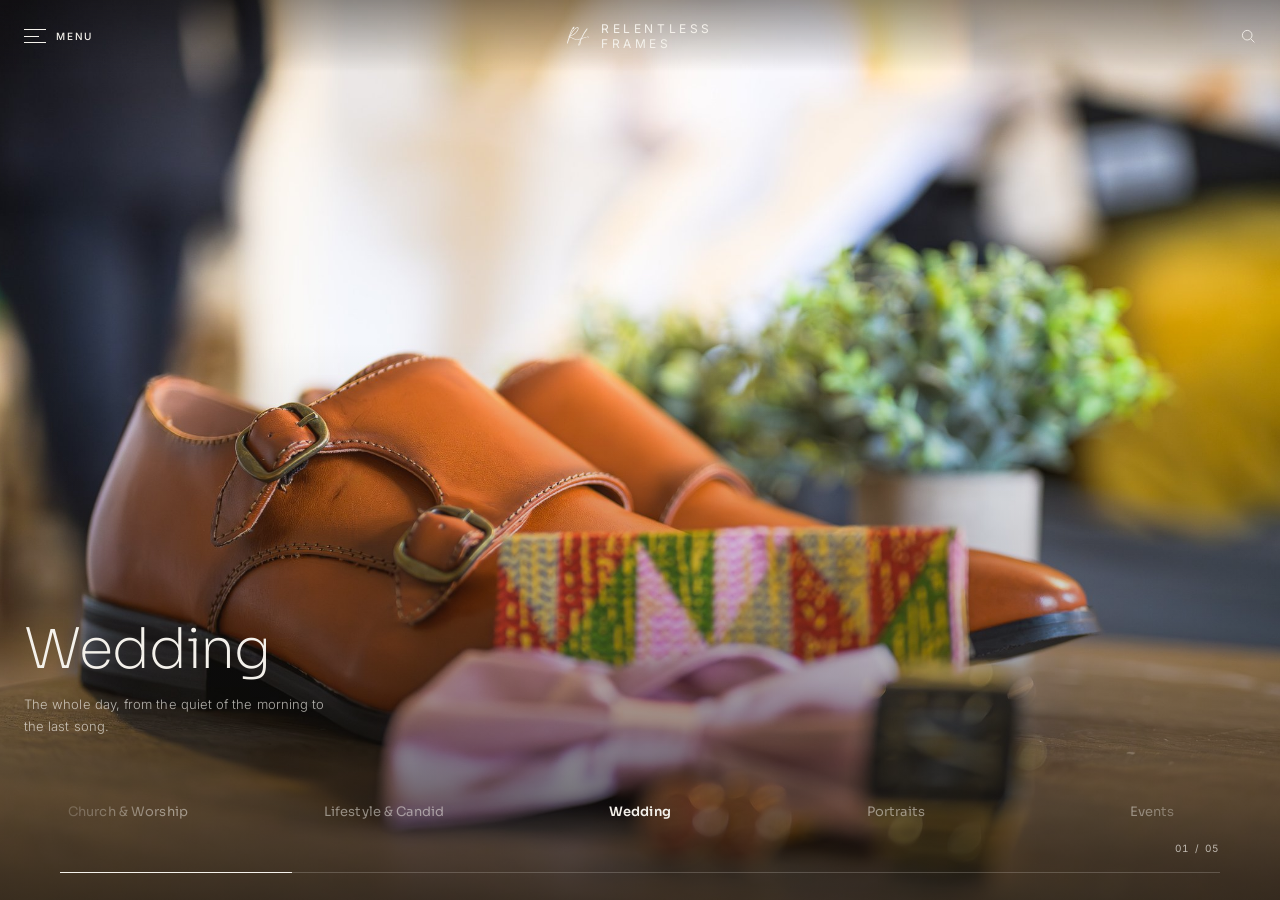
==== commit 3c462935: "Switch the studio contact email to relentlessframes@gmail.com studio@relentlessframes.com was never " ====
--- a/index.html
+++ b/index.html
@@ -36,7 +36,7 @@
   "name": "Relentless Frames",
   "description": "St. Louis photography studio covering weddings, portraits, events, church & worship, and lifestyle & candid sessions.",
   "url": "https://relentlessframes.com/",
-  "email": "studio@relentlessframes.com",
+  "email": "relentlessframes@gmail.com",
   "telephone": "+15739532532",
   "address": { "@type": "PostalAddress", "addressLocality": "St. Louis", "addressRegion": "MO", "addressCountry": "US" },
   "areaServed": ["St. Louis", "Missouri", "Illinois"],
@@ -58,6 +58,6 @@
 </head>
 <body>
 <noscript><p style="padding:24px;font:300 14px/1.7 system-ui">This site needs JavaScript for navigation. The full project index is at <a href="#/work">Work</a>.</p></noscript>
-<script src="assets/js/site.js?v=4b07d0b3"></script>
+<script src="assets/js/site.js?v=34feb354"></script>
 </body>
 </html>
